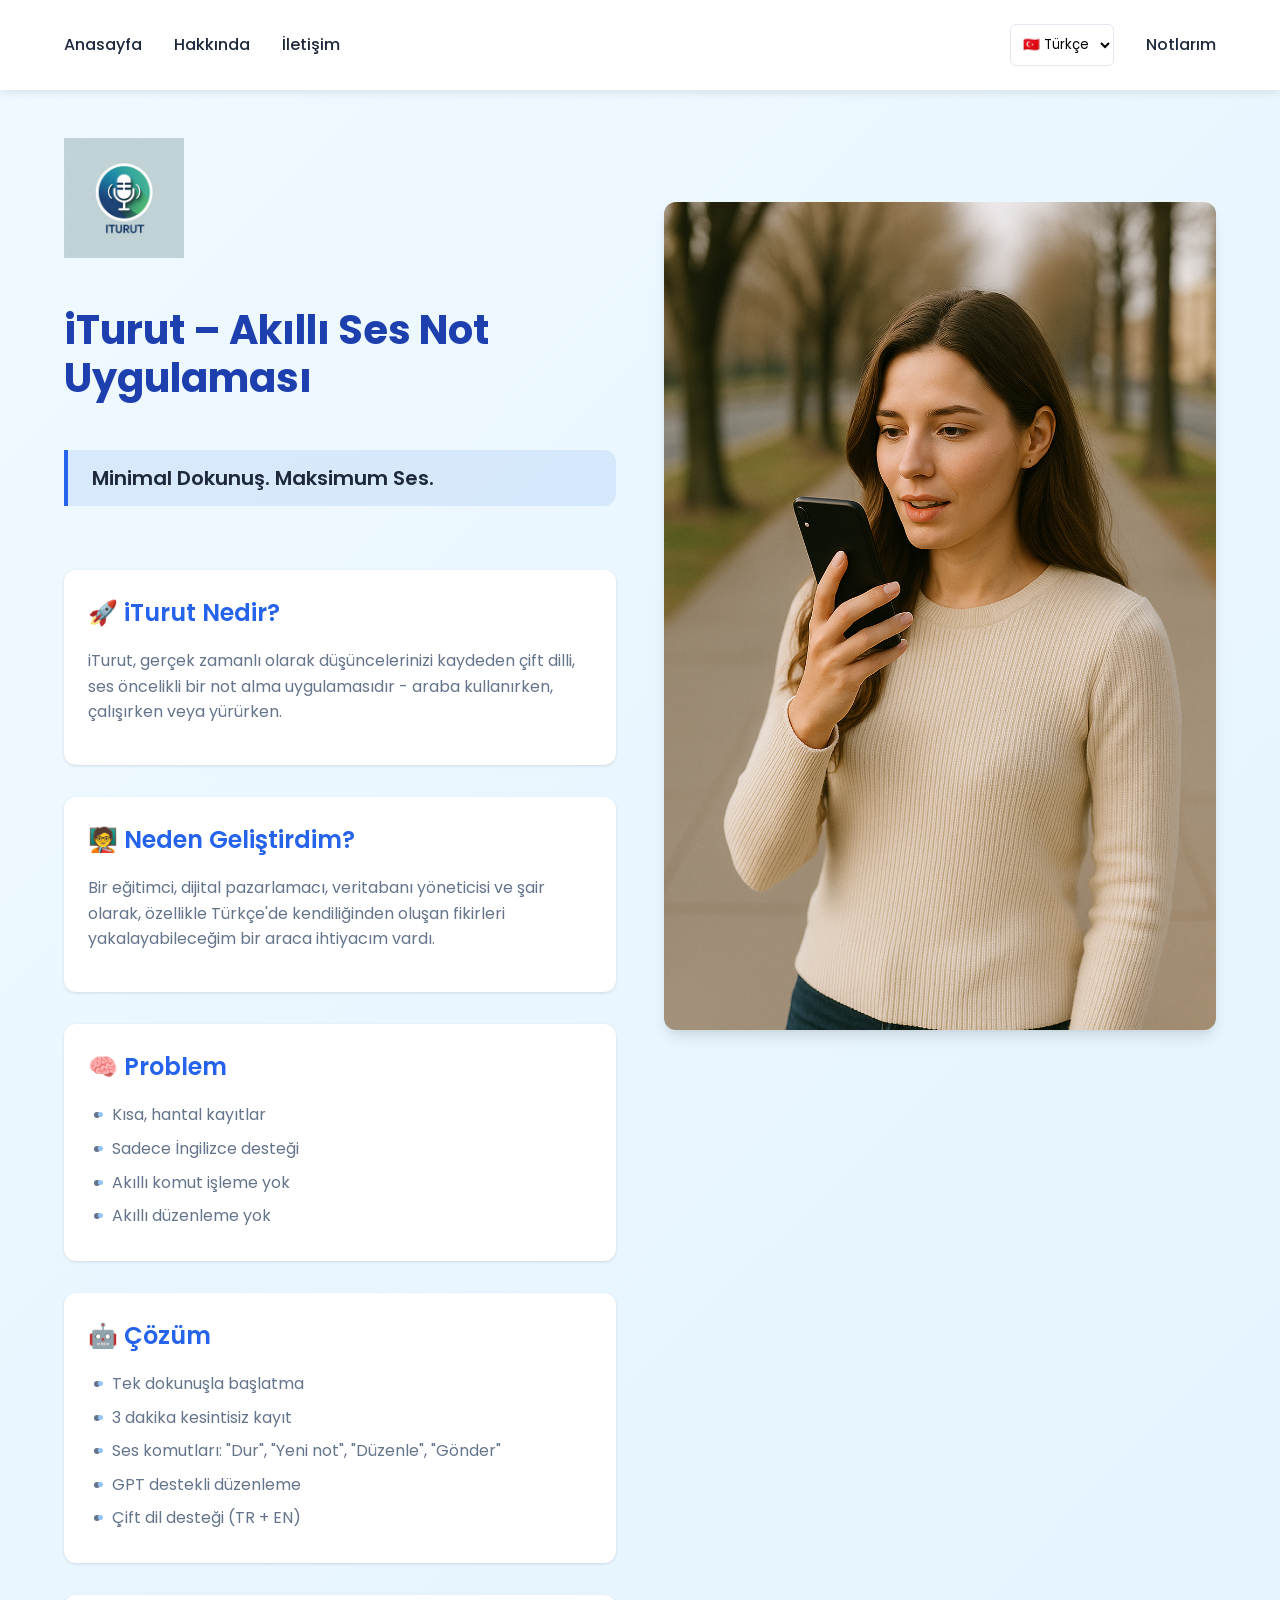
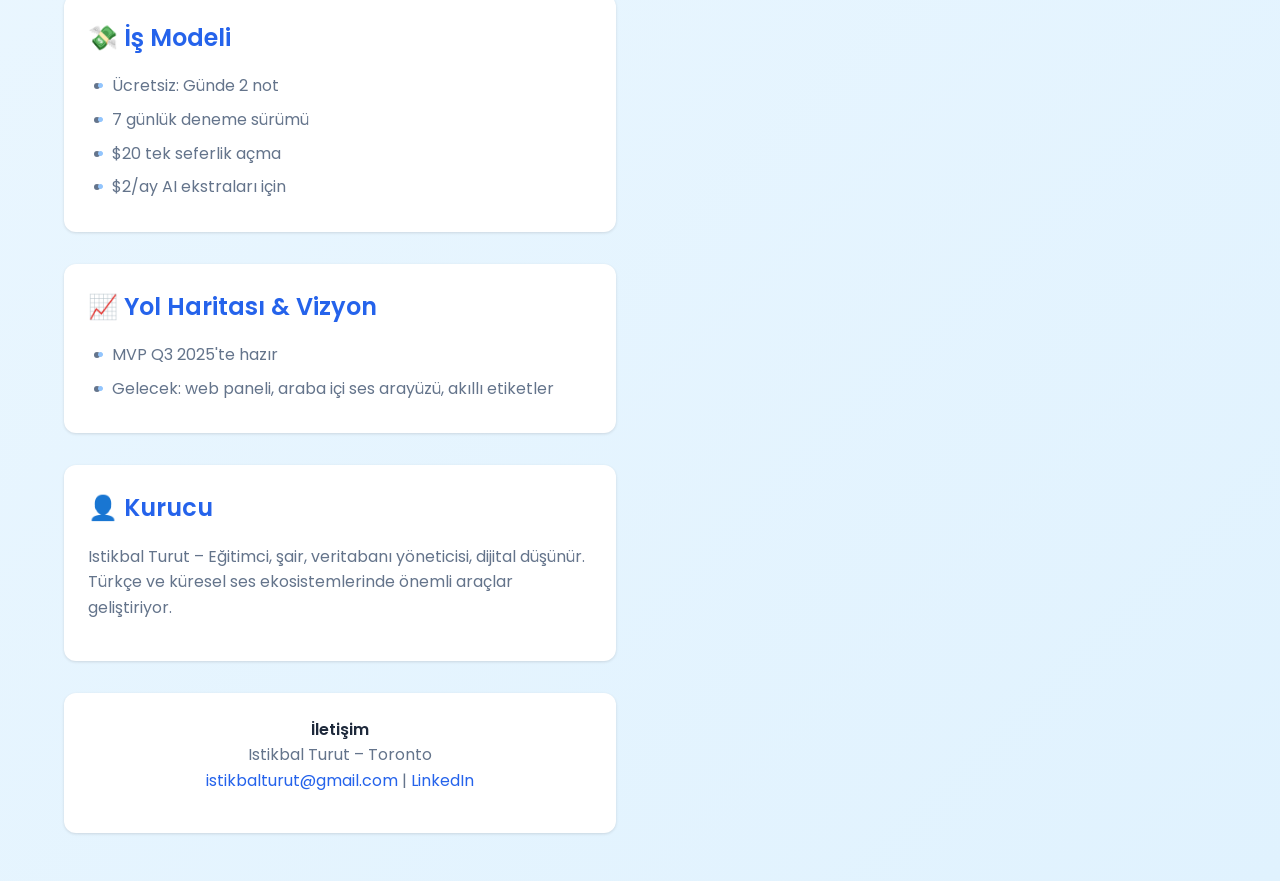
==== public/index.html @ b8a137e8 "initial commit" ====
<!DOCTYPE html>
<html lang="tr">
<head>
  <meta charset="UTF-8">
  <meta name="viewport" content="width=device-width, initial-scale=1.0">
  <title>iTurut – Akıllı Ses Notları</title>
  <link rel="stylesheet" href="css/style.css">
  <script src="js/language.js" defer></script>
</head>
<body>
  <!-- NAVIGATION -->
  <nav class="navbar">
    <div class="nav-left">
      <a href="index.html">Anasayfa</a>
      <a href="about.html">Hakkında</a>
      <a href="contact.html">İletişim</a>
    </div>
    <div class="nav-right">
      <select id="languageSelector" onchange="changeLanguage()">
        <option value="tr">🇹🇷 Türkçe</option>
        <option value="en">🇬🇧 English</option>
      </select>
      <a href="login.html">Notlarım</a>
    </div>
  </nav>

  <!-- CONTENT -->
  <main class="main-container">
    <div class="text-content">
      <img class="logo" src="images/logo.png" alt="iTurut Logo">

      <h1>iTurut – Akıllı Ses Not Uygulaması</h1>
      <p class="tagline"><strong>Minimal Dokunuş. Maksimum Ses.</strong></p>

      <section>
        <h2>🚀 iTurut Nedir?</h2>
        <p>iTurut, gerçek zamanlı olarak düşüncelerinizi kaydeden çift dilli, ses öncelikli bir not alma uygulamasıdır - araba kullanırken, çalışırken veya yürürken.</p>
      </section>

      <section>
        <h2>🧑‍🏫 Neden Geliştirdim?</h2>
        <p>Bir eğitimci, dijital pazarlamacı, veritabanı yöneticisi ve şair olarak, özellikle Türkçe'de kendiliğinden oluşan fikirleri yakalayabileceğim bir araca ihtiyacım vardı.</p>
      </section>

      <section>
        <h2>🧠 Problem</h2>
        <ul>
          <li>Kısa, hantal kayıtlar</li>
          <li>Sadece İngilizce desteği</li>
          <li>Akıllı komut işleme yok</li>
          <li>Akıllı düzenleme yok</li>
        </ul>
      </section>

      <section>
        <h2>🤖 Çözüm</h2>
        <ul>
          <li>Tek dokunuşla başlatma</li>
          <li>3 dakika kesintisiz kayıt</li>
          <li>Ses komutları: "Dur", "Yeni not", "Düzenle", "Gönder"</li>
          <li>GPT destekli düzenleme</li>
          <li>Çift dil desteği (TR + EN)</li>
        </ul>
      </section>

      <section>
        <h2>💸 İş Modeli</h2>
        <ul>
          <li>Ücretsiz: Günde 2 not</li>
          <li>7 günlük deneme sürümü</li>
          <li>$20 tek seferlik açma</li>
          <li>$2/ay AI ekstraları için</li>
        </ul>
      </section>

      <section>
        <h2>📈 Yol Haritası & Vizyon</h2>
        <ul>
          <li>MVP Q3 2025'te hazır</li>
          <li>Gelecek: web paneli, araba içi ses arayüzü, akıllı etiketler</li>
        </ul>
      </section>

      <section>
        <h2>👤 Kurucu</h2>
        <p>Istikbal Turut – Eğitimci, şair, veritabanı yöneticisi, dijital düşünür. Türkçe ve küresel ses ekosistemlerinde önemli araçlar geliştiriyor.</p>
      </section>

      <footer class="contact">
        <p><strong>İletişim</strong><br>
        Istikbal Turut – Toronto<br>
        <a href="mailto:istikbalturut@gmail.com">istikbalturut@gmail.com</a> |
        <a href="https://www.linkedin.com/in/istikbalturut/">LinkedIn</a></p>
      </footer>
    </div>

    <div class="image-content">
      <img src="images/kiz.png" alt="Hero Image" class="hero-image">
    </div>
  </main>
</body>
</html>
---- public/css/style.css ----
/* Google Fonts */
@import url('https://fonts.googleapis.com/css2?family=Poppins:wght@300;400;500;600;700&display=swap');
/* Google Fonts */
@import url('https://fonts.googleapis.com/css2?family=Poppins:wght@300;400;500;600;700&display=swap');

/* Variables */
:root {
  --primary-blue: #2563eb;
  --secondary-blue: #3b82f6;
  --light-blue: #93c5fd;
  --dark-blue: #1e40af;
  --bg-gradient: linear-gradient(135deg, #f0f9ff 0%, #e0f2fe 100%);
  --text-dark: #1e293b;
  --text-light: #64748b;
  --white: #ffffff;
  --shadow-sm: 0 1px 3px rgba(0,0,0,0.12);
  --shadow-md: 0 4px 6px rgba(0,0,0,0.1);
  --radius: 12px;
}

/* Base Styles */
* {
  margin: 0;
  padding: 0;
  box-sizing: border-box;
}

body {
  font-family: 'Poppins', sans-serif;
  color: var(--text-dark);
  background: var(--bg-gradient);
  line-height: 1.6;
  min-height: 100vh;
}

/* Navigation */
.navbar {
  display: flex;
  justify-content: space-between;
  align-items: center;
  padding: 1.5rem 5%;
  background-color: var(--white);
  box-shadow: var(--shadow-sm);
  position: sticky;
  top: 0;
  z-index: 100;
}

.nav-left, .nav-right {
  display: flex;
  gap: 2rem;
}

.navbar a {
  text-decoration: none;
  color: var(--text-dark);
  font-weight: 500;
  transition: all 0.3s ease;
  position: relative;
  padding: 0.5rem 0;
}

.navbar a:hover {
  color: var(--primary-blue);
}

.navbar a::after {
  content: '';
  position: absolute;
  bottom: 0;
  left: 0;
  width: 0;
  height: 2px;
  background-color: var(--primary-blue);
  transition: width 0.3s ease;
}

.navbar a:hover::after {
  width: 100%;
}

/* Main Container */
.main-container {
  display: grid;
  grid-template-columns: 1fr 1fr;
  gap: 3rem;
  padding: 3rem 5%;
  max-width: 1400px;
  margin: 0 auto;
}

.text-content {
  display: flex;
  flex-direction: column;
  gap: 2rem;
}

.image-content {
  display: flex;
  align-items: flex-start; /* Eskisi: center -> Artık: flex-start */
  justify-content: center;
  padding-top: 4rem; /* Üstten boşluk ekledik */
}
/* Logo */
.logo {
  width: 120px;
  height: auto;
  margin-bottom: 1rem;
}

/* Typography */
h1 {
  font-size: 2.5rem;
  font-weight: 700;
  color: var(--dark-blue);
  margin-bottom: 1rem;
  line-height: 1.2;
}

h2 {
  font-size: 1.5rem;
  font-weight: 600;
  color: var(--primary-blue);
  margin-bottom: 1rem;
  display: flex;
  align-items: center;
  gap: 0.5rem;
}

p {
  color: var(--text-light);
  margin-bottom: 1rem;
}

strong {
  color: var(--text-dark);
  font-weight: 600;
}

/* Sections */
section {
  background: var(--white);
  padding: 1.5rem;
  border-radius: var(--radius);
  box-shadow: var(--shadow-sm);
  transition: transform 0.3s ease, box-shadow 0.3s ease;
}

section:hover {
  transform: translateY(-5px);
  box-shadow: var(--shadow-md);
}

ul {
  padding-left: 1.5rem;
  color: var(--text-light);
}

li {
  margin-bottom: 0.5rem;
  position: relative;
}

li::before {
  content: '•';
  color: var(--light-blue);
  font-weight: bold;
  display: inline-block;
  width: 1em;
  margin-left: -1em;
}

/* Hero Image */
.hero-image {
  max-width: 100%;
  height: auto;
  border-radius: var(--radius);
  box-shadow: 0 10px 15px -3px rgba(0,0,0,0.1), 0 4px 6px -2px rgba(0,0,0,0.05);
  transition: transform 0.3s ease;
}

.hero-image:hover {
  transform: scale(1.02);
}

/* Contact Footer */
.contact {
  background-color: var(--white);
  padding: 1.5rem;
  border-radius: var(--radius);
  box-shadow: var(--shadow-sm);
  text-align: center;
}

.contact a {
  color: var(--primary-blue);
  text-decoration: none;
  transition: all 0.3s ease;
}

.contact a:hover {
  text-decoration: underline;
}

/* Tagline */
.tagline {
  font-size: 1.25rem;
  color: var(--secondary-blue);
  font-weight: 500;
  margin-bottom: 2rem;
  padding: 0.75rem 1.5rem;
  background-color: rgba(37, 99, 235, 0.1);
  border-left: 4px solid var(--primary-blue);
  border-radius: 0 var(--radius) var(--radius) 0;
}

/* Responsive */
@media (max-width: 1024px) {
  .main-container {
    grid-template-columns: 1fr;
  }
  
  .image-content {
    order: -1;
  }
  
  .hero-image {
    max-width: 80%;
  }
}

@media (max-width: 768px) {
  .navbar {
    flex-direction: column;
    gap: 1rem;
    padding: 1rem;
  }
  
  .nav-left, .nav-right {
    width: 100%;
    justify-content: center;
    gap: 1rem;
  }
  
  h1 {
    font-size: 2rem;
  }
}
/* style.css'e ekleyecekleriniz */
body {
  font-family: 'Poppins', sans-serif;
  background: linear-gradient(135deg, #f0f9ff 0%, #e0f2fe 100%);
  min-height: 100vh;
  margin: 0;
  display: flex;
  flex-direction: column;
}

.navbar {
  background-color: #ffffff;
  padding: 1.5rem 5%;
  box-shadow: 0 2px 10px rgba(0,0,0,0.1);
}

.nav-left {
  display: flex;
  gap: 2rem;
}

.navbar a {
  text-decoration: none;
  color: #1e293b;
  font-weight: 500;
  transition: color 0.3s;
}

.navbar a:hover {
  color: #2563eb;
}

.login-container {
  max-width: 400px;
  width: 90%;
  margin: auto;
  padding: 2.5rem;
  background: white;
  border-radius: 16px;
  box-shadow: 0 10px 25px rgba(0,0,0,0.08);
  text-align: center;
}

.login-container h2 {
  color: #1e40af;
  margin-bottom: 1.5rem;
  font-size: 1.8rem;
}

#loginForm {
  display: flex;
  flex-direction: column;
  gap: 1.2rem;
}

#loginForm input {
  padding: 0.8rem 1rem;
  border: 1px solid #e2e8f0;
  border-radius: 8px;
  font-size: 1rem;
  transition: border-color 0.3s;
}

#loginForm input:focus {
  outline: none;
  border-color: #2563eb;
}

#loginForm button {
  background-color: #2563eb;
  color: white;
  border: none;
  padding: 0.8rem;
  border-radius: 8px;
  font-size: 1rem;
  font-weight: 500;
  cursor: pointer;
  transition: background-color 0.3s;
}

#loginForm button:hover {
  background-color: #1e40af;
}

#error-message {
  margin-top: 1rem;
  color: #ef4444 !important;
  font-size: 0.9rem;
}

/* Responsive Düzen */
@media (max-width: 480px) {
  .login-container {
    padding: 1.5rem;
    width: 85%;
  }
  
  .navbar {
    padding: 1rem;
  }
  
  .nav-left {
    gap: 1rem;
    justify-content: center;
  }
}
/* Dil Seçici Stili */
#languageSelector {
  padding: 0.5rem;
  border-radius: 6px;
  border: 1px solid #e2e8f0;
  background: white;
  font-family: 'Poppins', sans-serif;
  cursor: pointer;
  transition: all 0.3s;
}

#languageSelector:hover {
  border-color: #2563eb;
}

#languageSelector:focus {
  outline: none;
  box-shadow: 0 0 0 2px #bfdbfe;
}
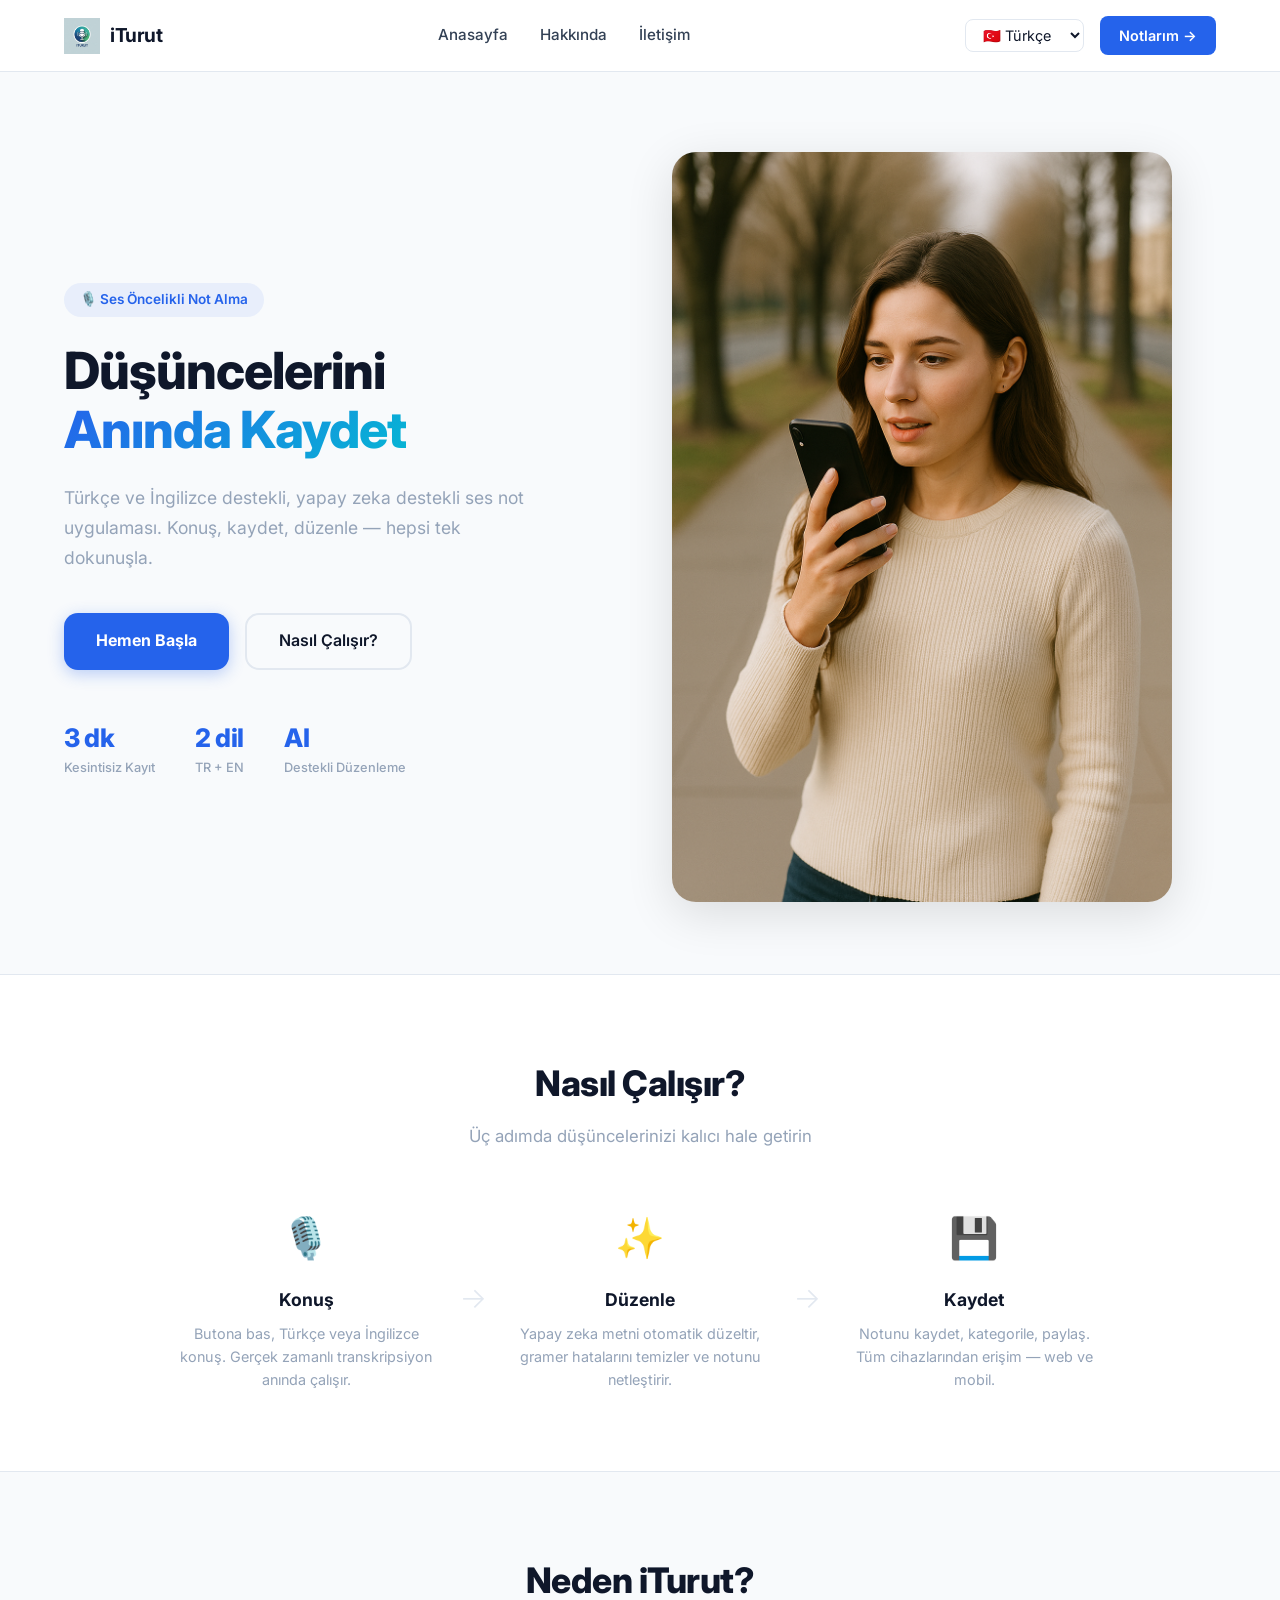
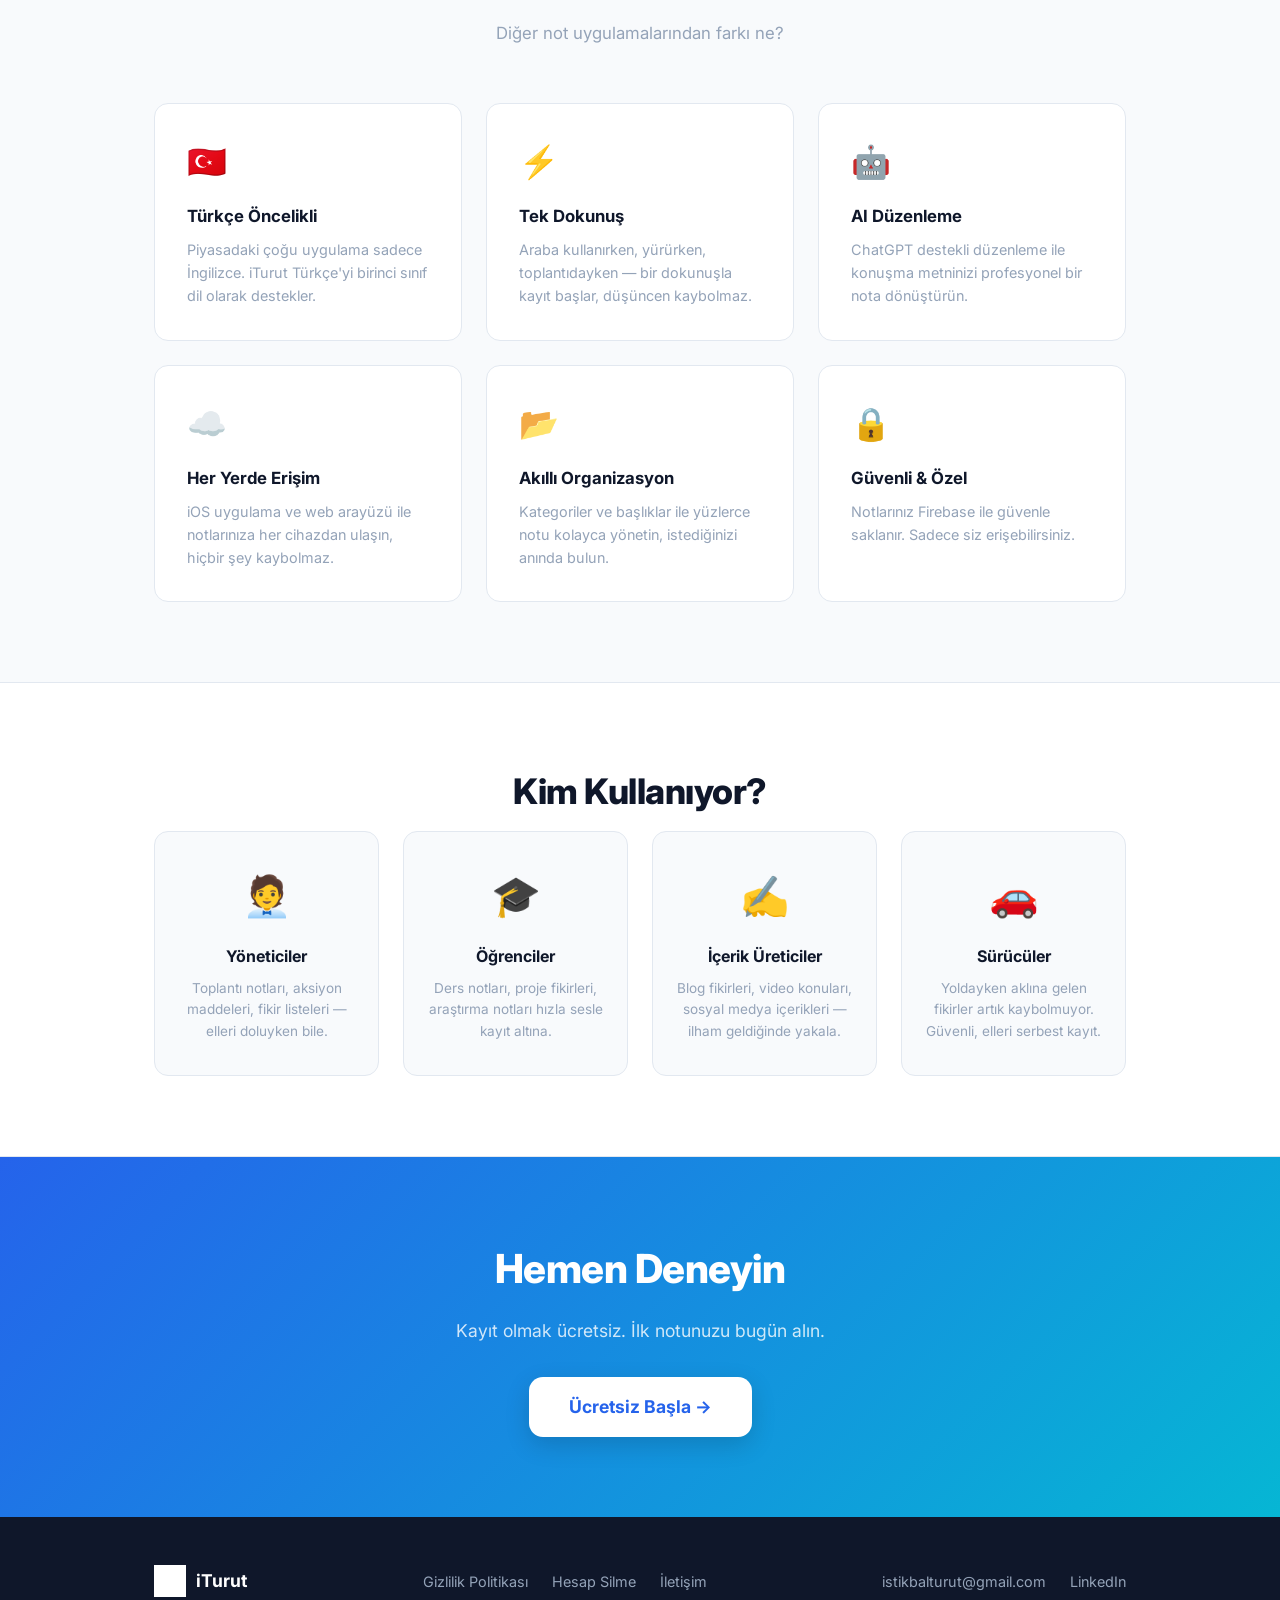
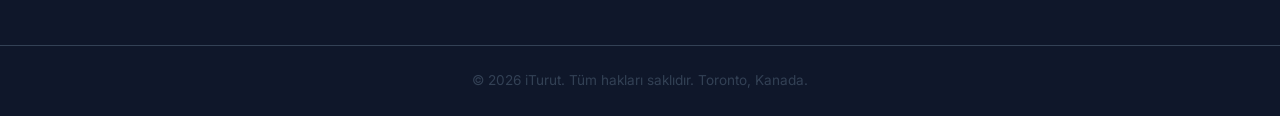
==== commit 5e90f99d: "redesign: modern homepage TR+EN" ====
--- a/public/index.html
+++ b/public/index.html
@@ -3,14 +3,20 @@
 <head>
   <meta charset="UTF-8">
   <meta name="viewport" content="width=device-width, initial-scale=1.0">
-  <title>iTurut – Akıllı Ses Notları</title>
+  <title>iTurut – Akıllı Ses Not Uygulaması</title>
   <link rel="stylesheet" href="css/style.css">
+  <link href="https://fonts.googleapis.com/css2?family=Inter:wght@300;400;500;600;700;800&display=swap" rel="stylesheet">
   <script src="js/language.js" defer></script>
 </head>
 <body>
+
   <!-- NAVIGATION -->
   <nav class="navbar">
-    <div class="nav-left">
+    <div class="nav-brand">
+      <img src="images/logo.png" alt="iTurut" class="nav-logo">
+      <span class="nav-name">iTurut</span>
+    </div>
+    <div class="nav-links">
       <a href="index.html">Anasayfa</a>
       <a href="about.html">Hakkında</a>
       <a href="contact.html">İletişim</a>
@@ -20,83 +26,166 @@
         <option value="tr">🇹🇷 Türkçe</option>
         <option value="en">🇬🇧 English</option>
       </select>
-      <a href="login.html">Notlarım</a>
+      <a href="login.html" class="btn-nav">Notlarım →</a>
     </div>
   </nav>
 
-  <!-- CONTENT -->
-  <main class="main-container">
-    <div class="text-content">
-      <img class="logo" src="images/logo.png" alt="iTurut Logo">
+  <!-- HERO -->
+  <section class="hero">
+    <div class="hero-text">
+      <div class="badge">🎙️ Ses Öncelikli Not Alma</div>
+      <h1>Düşüncelerini<br><span class="highlight">Anında Kaydet</span></h1>
+      <p class="hero-sub">Türkçe ve İngilizce destekli, yapay zeka destekli ses not uygulaması. Konuş, kaydet, düzenle — hepsi tek dokunuşla.</p>
+      <div class="hero-actions">
+        <a href="login.html" class="btn-primary">Hemen Başla</a>
+        <a href="#nasil-calisir" class="btn-secondary">Nasıl Çalışır?</a>
+      </div>
+      <div class="hero-stats">
+        <div class="stat">
+          <span class="stat-num">3 dk</span>
+          <span class="stat-label">Kesintisiz Kayıt</span>
+        </div>
+        <div class="stat">
+          <span class="stat-num">2 dil</span>
+          <span class="stat-label">TR + EN</span>
+        </div>
+        <div class="stat">
+          <span class="stat-num">AI</span>
+          <span class="stat-label">Destekli Düzenleme</span>
+        </div>
+      </div>
+    </div>
+    <div class="hero-image">
+      <img src="images/kiz.png" alt="iTurut Kullanımı">
+    </div>
+  </section>
 
-      <h1>iTurut – Akıllı Ses Not Uygulaması</h1>
-      <p class="tagline"><strong>Minimal Dokunuş. Maksimum Ses.</strong></p>
+  <!-- NASIL ÇALIŞIR -->
+  <section class="how-it-works" id="nasil-calisir">
+    <div class="section-inner">
+      <h2 class="section-title">Nasıl Çalışır?</h2>
+      <p class="section-sub">Üç adımda düşüncelerinizi kalıcı hale getirin</p>
+      <div class="steps">
+        <div class="step">
+          <div class="step-icon">🎙️</div>
+          <h3>Konuş</h3>
+          <p>Butona bas, Türkçe veya İngilizce konuş. Gerçek zamanlı transkripsiyon anında çalışır.</p>
+        </div>
+        <div class="step-arrow">→</div>
+        <div class="step">
+          <div class="step-icon">✨</div>
+          <h3>Düzenle</h3>
+          <p>Yapay zeka metni otomatik düzeltir, gramer hatalarını temizler ve notunu netleştirir.</p>
+        </div>
+        <div class="step-arrow">→</div>
+        <div class="step">
+          <div class="step-icon">💾</div>
+          <h3>Kaydet</h3>
+          <p>Notunu kaydet, kategorile, paylaş. Tüm cihazlarından erişim — web ve mobil.</p>
+        </div>
+      </div>
+    </div>
+  </section>
 
-      <section>
-        <h2>🚀 iTurut Nedir?</h2>
-        <p>iTurut, gerçek zamanlı olarak düşüncelerinizi kaydeden çift dilli, ses öncelikli bir not alma uygulamasıdır - araba kullanırken, çalışırken veya yürürken.</p>
-      </section>
+  <!-- ÖZELLİKLER -->
+  <section class="features">
+    <div class="section-inner">
+      <h2 class="section-title">Neden iTurut?</h2>
+      <p class="section-sub">Diğer not uygulamalarından farkı ne?</p>
+      <div class="feature-grid">
+        <div class="feature-card">
+          <div class="feature-icon">🇹🇷</div>
+          <h3>Türkçe Öncelikli</h3>
+          <p>Piyasadaki çoğu uygulama sadece İngilizce. iTurut Türkçe'yi birinci sınıf dil olarak destekler.</p>
+        </div>
+        <div class="feature-card">
+          <div class="feature-icon">⚡</div>
+          <h3>Tek Dokunuş</h3>
+          <p>Araba kullanırken, yürürken, toplantıdayken — bir dokunuşla kayıt başlar, düşüncen kaybolmaz.</p>
+        </div>
+        <div class="feature-card">
+          <div class="feature-icon">🤖</div>
+          <h3>AI Düzenleme</h3>
+          <p>ChatGPT destekli düzenleme ile konuşma metninizi profesyonel bir nota dönüştürün.</p>
+        </div>
+        <div class="feature-card">
+          <div class="feature-icon">☁️</div>
+          <h3>Her Yerde Erişim</h3>
+          <p>iOS uygulama ve web arayüzü ile notlarınıza her cihazdan ulaşın, hiçbir şey kaybolmaz.</p>
+        </div>
+        <div class="feature-card">
+          <div class="feature-icon">📂</div>
+          <h3>Akıllı Organizasyon</h3>
+          <p>Kategoriler ve başlıklar ile yüzlerce notu kolayca yönetin, istediğinizi anında bulun.</p>
+        </div>
+        <div class="feature-card">
+          <div class="feature-icon">🔒</div>
+          <h3>Güvenli & Özel</h3>
+          <p>Notlarınız Firebase ile güvenle saklanır. Sadece siz erişebilirsiniz.</p>
+        </div>
+      </div>
+    </div>
+  </section>
 
-      <section>
-        <h2>🧑‍🏫 Neden Geliştirdim?</h2>
-        <p>Bir eğitimci, dijital pazarlamacı, veritabanı yöneticisi ve şair olarak, özellikle Türkçe'de kendiliğinden oluşan fikirleri yakalayabileceğim bir araca ihtiyacım vardı.</p>
-      </section>
+  <!-- KİM İÇİN -->
+  <section class="for-who">
+    <div class="section-inner">
+      <h2 class="section-title">Kim Kullanıyor?</h2>
+      <div class="persona-grid">
+        <div class="persona">
+          <div class="persona-icon">🧑‍💼</div>
+          <h3>Yöneticiler</h3>
+          <p>Toplantı notları, aksiyon maddeleri, fikir listeleri — elleri doluyken bile.</p>
+        </div>
+        <div class="persona">
+          <div class="persona-icon">🎓</div>
+          <h3>Öğrenciler</h3>
+          <p>Ders notları, proje fikirleri, araştırma notları hızla sesle kayıt altına.</p>
+        </div>
+        <div class="persona">
+          <div class="persona-icon">✍️</div>
+          <h3>İçerik Üreticiler</h3>
+          <p>Blog fikirleri, video konuları, sosyal medya içerikleri — ilham geldiğinde yakala.</p>
+        </div>
+        <div class="persona">
+          <div class="persona-icon">🚗</div>
+          <h3>Sürücüler</h3>
+          <p>Yoldayken aklına gelen fikirler artık kaybolmuyor. Güvenli, elleri serbest kayıt.</p>
+        </div>
+      </div>
+    </div>
+  </section>
 
-      <section>
-        <h2>🧠 Problem</h2>
-        <ul>
-          <li>Kısa, hantal kayıtlar</li>
-          <li>Sadece İngilizce desteği</li>
-          <li>Akıllı komut işleme yok</li>
-          <li>Akıllı düzenleme yok</li>
-        </ul>
-      </section>
+  <!-- CTA -->
+  <section class="cta">
+    <div class="section-inner">
+      <h2>Hemen Deneyin</h2>
+      <p>Kayıt olmak ücretsiz. İlk notunuzu bugün alın.</p>
+      <a href="login.html" class="btn-primary btn-large">Ücretsiz Başla →</a>
+    </div>
+  </section>
 
-      <section>
-        <h2>🤖 Çözüm</h2>
-        <ul>
-          <li>Tek dokunuşla başlatma</li>
-          <li>3 dakika kesintisiz kayıt</li>
-          <li>Ses komutları: "Dur", "Yeni not", "Düzenle", "Gönder"</li>
-          <li>GPT destekli düzenleme</li>
-          <li>Çift dil desteği (TR + EN)</li>
-        </ul>
-      </section>
+  <!-- FOOTER -->
+  <footer class="footer">
+    <div class="footer-inner">
+      <div class="footer-brand">
+        <img src="images/logo.png" alt="iTurut" class="footer-logo">
+        <span>iTurut</span>
+      </div>
+      <div class="footer-links">
+        <a href="privacy-policy.html">Gizlilik Politikası</a>
+        <a href="account-deletion.html">Hesap Silme</a>
+        <a href="contact.html">İletişim</a>
+      </div>
+      <div class="footer-contact">
+        <a href="mailto:istikbalturut@gmail.com">istikbalturut@gmail.com</a>
+        <a href="https://www.linkedin.com/in/istikbalturut/" target="_blank">LinkedIn</a>
+      </div>
+    </div>
+    <div class="footer-bottom">
+      <p>© 2026 iTurut. Tüm hakları saklıdır. Toronto, Kanada.</p>
+    </div>
+  </footer>
 
-      <section>
-        <h2>💸 İş Modeli</h2>
-        <ul>
-          <li>Ücretsiz: Günde 2 not</li>
-          <li>7 günlük deneme sürümü</li>
-          <li>$20 tek seferlik açma</li>
-          <li>$2/ay AI ekstraları için</li>
-        </ul>
-      </section>
-
-      <section>
-        <h2>📈 Yol Haritası & Vizyon</h2>
-        <ul>
-          <li>MVP Q3 2025'te hazır</li>
-          <li>Gelecek: web paneli, araba içi ses arayüzü, akıllı etiketler</li>
-        </ul>
-      </section>
-
-      <section>
-        <h2>👤 Kurucu</h2>
-        <p>Istikbal Turut – Eğitimci, şair, veritabanı yöneticisi, dijital düşünür. Türkçe ve küresel ses ekosistemlerinde önemli araçlar geliştiriyor.</p>
-      </section>
-
-      <footer class="contact">
-        <p><strong>İletişim</strong><br>
-        Istikbal Turut – Toronto<br>
-        <a href="mailto:istikbalturut@gmail.com">istikbalturut@gmail.com</a> |
-        <a href="https://www.linkedin.com/in/istikbalturut/">LinkedIn</a></p>
-      </footer>
-    </div>
-
-    <div class="image-content">
-      <img src="images/kiz.png" alt="Hero Image" class="hero-image">
-    </div>
-  </main>
 </body>
 </html>
--- a/public/css/style.css
+++ b/public/css/style.css
@@ -1,373 +1,609 @@
-/* Google Fonts */
-@import url('https://fonts.googleapis.com/css2?family=Poppins:wght@300;400;500;600;700&display=swap');
-/* Google Fonts */
-@import url('https://fonts.googleapis.com/css2?family=Poppins:wght@300;400;500;600;700&display=swap');
-
-/* Variables */
+@import url('https://fonts.googleapis.com/css2?family=Inter:wght@300;400;500;600;700;800&display=swap');
+
 :root {
-  --primary-blue: #2563eb;
-  --secondary-blue: #3b82f6;
-  --light-blue: #93c5fd;
-  --dark-blue: #1e40af;
-  --bg-gradient: linear-gradient(135deg, #f0f9ff 0%, #e0f2fe 100%);
-  --text-dark: #1e293b;
-  --text-light: #64748b;
-  --white: #ffffff;
-  --shadow-sm: 0 1px 3px rgba(0,0,0,0.12);
-  --shadow-md: 0 4px 6px rgba(0,0,0,0.1);
-  --radius: 12px;
-}
-
-/* Base Styles */
-* {
-  margin: 0;
-  padding: 0;
-  box-sizing: border-box;
-}
+  --primary:    #2563eb;
+  --primary-dk: #1d4ed8;
+  --accent:     #06b6d4;
+  --dark:       #0f172a;
+  --dark-mid:   #1e293b;
+  --mid:        #334155;
+  --light:      #94a3b8;
+  --lighter:    #e2e8f0;
+  --white:      #ffffff;
+  --bg:         #f8fafc;
+  --radius:     14px;
+  --radius-lg:  24px;
+  --shadow:     0 4px 24px rgba(0,0,0,0.08);
+  --shadow-lg:  0 12px 48px rgba(0,0,0,0.12);
+}
+
+* { margin:0; padding:0; box-sizing:border-box; }
 
 body {
-  font-family: 'Poppins', sans-serif;
-  color: var(--text-dark);
-  background: var(--bg-gradient);
+  font-family: 'Inter', -apple-system, BlinkMacSystemFont, sans-serif;
+  color: var(--dark);
+  background: var(--bg);
   line-height: 1.6;
-  min-height: 100vh;
-}
-
-/* Navigation */
+}
+
+/* ── NAVBAR ── */
 .navbar {
   display: flex;
+  align-items: center;
   justify-content: space-between;
-  align-items: center;
-  padding: 1.5rem 5%;
-  background-color: var(--white);
-  box-shadow: var(--shadow-sm);
+  padding: 1rem 5%;
+  background: var(--white);
+  border-bottom: 1px solid var(--lighter);
   position: sticky;
   top: 0;
   z-index: 100;
-}
-
-.nav-left, .nav-right {
-  display: flex;
   gap: 2rem;
 }
 
-.navbar a {
+.nav-brand {
+  display: flex;
+  align-items: center;
+  gap: 10px;
   text-decoration: none;
-  color: var(--text-dark);
+}
+
+.nav-logo {
+  width: 36px;
+  height: 36px;
+  object-fit: contain;
+}
+
+.nav-name {
+  font-size: 1.2rem;
+  font-weight: 700;
+  color: var(--dark);
+  letter-spacing: -0.5px;
+}
+
+.nav-links {
+  display: flex;
+  gap: 2rem;
+}
+
+.nav-links a {
+  text-decoration: none;
+  color: var(--mid);
   font-weight: 500;
-  transition: all 0.3s ease;
-  position: relative;
-  padding: 0.5rem 0;
-}
-
-.navbar a:hover {
-  color: var(--primary-blue);
-}
-
-.navbar a::after {
-  content: '';
-  position: absolute;
-  bottom: 0;
-  left: 0;
-  width: 0;
-  height: 2px;
-  background-color: var(--primary-blue);
-  transition: width 0.3s ease;
-}
-
-.navbar a:hover::after {
-  width: 100%;
-}
-
-/* Main Container */
-.main-container {
+  font-size: 0.95rem;
+  transition: color 0.2s;
+}
+
+.nav-links a:hover { color: var(--primary); }
+
+.nav-right {
+  display: flex;
+  align-items: center;
+  gap: 1rem;
+}
+
+#languageSelector {
+  padding: 0.4rem 0.8rem;
+  border: 1px solid var(--lighter);
+  border-radius: 8px;
+  background: var(--white);
+  font-family: inherit;
+  font-size: 0.9rem;
+  cursor: pointer;
+  color: var(--dark);
+}
+
+.btn-nav {
+  display: inline-flex;
+  align-items: center;
+  padding: 0.5rem 1.2rem;
+  background: var(--primary);
+  color: var(--white);
+  text-decoration: none;
+  border-radius: 8px;
+  font-weight: 600;
+  font-size: 0.9rem;
+  transition: background 0.2s;
+}
+
+.btn-nav:hover { background: var(--primary-dk); }
+
+/* ── HERO ── */
+.hero {
   display: grid;
   grid-template-columns: 1fr 1fr;
-  gap: 3rem;
+  gap: 4rem;
+  padding: 5rem 5% 4rem;
+  max-width: 1300px;
+  margin: 0 auto;
+  align-items: center;
+}
+
+.badge {
+  display: inline-flex;
+  align-items: center;
+  gap: 6px;
+  padding: 0.4rem 1rem;
+  background: rgba(37,99,235,0.08);
+  color: var(--primary);
+  border-radius: 99px;
+  font-size: 0.85rem;
+  font-weight: 600;
+  margin-bottom: 1.5rem;
+}
+
+.hero-text h1 {
+  font-size: 3.2rem;
+  font-weight: 800;
+  line-height: 1.15;
+  letter-spacing: -1px;
+  color: var(--dark);
+  margin-bottom: 1.5rem;
+}
+
+.highlight {
+  background: linear-gradient(135deg, var(--primary), var(--accent));
+  -webkit-background-clip: text;
+  -webkit-text-fill-color: transparent;
+  background-clip: text;
+}
+
+.hero-sub {
+  font-size: 1.1rem;
+  color: var(--light);
+  margin-bottom: 2.5rem;
+  max-width: 480px;
+  line-height: 1.7;
+}
+
+.hero-actions {
+  display: flex;
+  gap: 1rem;
+  margin-bottom: 3rem;
+  flex-wrap: wrap;
+}
+
+.btn-primary {
+  display: inline-flex;
+  align-items: center;
+  padding: 0.85rem 2rem;
+  background: var(--primary);
+  color: var(--white);
+  text-decoration: none;
+  border-radius: var(--radius);
+  font-weight: 700;
+  font-size: 1rem;
+  transition: all 0.2s;
+  box-shadow: 0 4px 16px rgba(37,99,235,0.3);
+}
+
+.btn-primary:hover {
+  background: var(--primary-dk);
+  transform: translateY(-2px);
+  box-shadow: 0 8px 24px rgba(37,99,235,0.35);
+}
+
+.btn-primary.btn-large {
+  padding: 1rem 2.5rem;
+  font-size: 1.1rem;
+}
+
+.btn-secondary {
+  display: inline-flex;
+  align-items: center;
+  padding: 0.85rem 2rem;
+  background: transparent;
+  color: var(--dark);
+  text-decoration: none;
+  border-radius: var(--radius);
+  font-weight: 600;
+  font-size: 1rem;
+  border: 2px solid var(--lighter);
+  transition: all 0.2s;
+}
+
+.btn-secondary:hover {
+  border-color: var(--primary);
+  color: var(--primary);
+}
+
+.hero-stats {
+  display: flex;
+  gap: 2.5rem;
+}
+
+.stat {
+  display: flex;
+  flex-direction: column;
+}
+
+.stat-num {
+  font-size: 1.6rem;
+  font-weight: 800;
+  color: var(--primary);
+  letter-spacing: -0.5px;
+}
+
+.stat-label {
+  font-size: 0.8rem;
+  color: var(--light);
+  font-weight: 500;
+}
+
+.hero-image img {
+  width: 100%;
+  max-width: 500px;
+  border-radius: var(--radius-lg);
+  box-shadow: var(--shadow-lg);
+}
+
+/* ── SECTIONS ── */
+.section-inner {
+  max-width: 1100px;
+  margin: 0 auto;
+  padding: 5rem 5%;
+  text-align: center;
+}
+
+.section-title {
+  font-size: 2.2rem;
+  font-weight: 800;
+  color: var(--dark);
+  margin-bottom: 0.75rem;
+  letter-spacing: -0.5px;
+}
+
+.section-sub {
+  color: var(--light);
+  font-size: 1.05rem;
+  margin-bottom: 3.5rem;
+}
+
+/* ── HOW IT WORKS ── */
+.how-it-works {
+  background: var(--white);
+  border-top: 1px solid var(--lighter);
+  border-bottom: 1px solid var(--lighter);
+}
+
+.steps {
+  display: flex;
+  align-items: center;
+  justify-content: center;
+  gap: 1.5rem;
+  flex-wrap: wrap;
+}
+
+.step {
+  flex: 1;
+  min-width: 200px;
+  max-width: 260px;
+  text-align: center;
+}
+
+.step-icon {
+  font-size: 2.5rem;
+  margin-bottom: 1rem;
+}
+
+.step h3 {
+  font-size: 1.1rem;
+  font-weight: 700;
+  color: var(--dark);
+  margin-bottom: 0.5rem;
+}
+
+.step p {
+  color: var(--light);
+  font-size: 0.9rem;
+  line-height: 1.6;
+}
+
+.step-arrow {
+  font-size: 1.8rem;
+  color: var(--lighter);
+  font-weight: 300;
+}
+
+/* ── FEATURES ── */
+.features { background: var(--bg); }
+
+.feature-grid {
+  display: grid;
+  grid-template-columns: repeat(3, 1fr);
+  gap: 1.5rem;
+  text-align: left;
+}
+
+.feature-card {
+  background: var(--white);
+  border: 1px solid var(--lighter);
+  border-radius: var(--radius);
+  padding: 2rem;
+  transition: all 0.25s;
+}
+
+.feature-card:hover {
+  border-color: var(--primary);
+  box-shadow: var(--shadow);
+  transform: translateY(-4px);
+}
+
+.feature-icon {
+  font-size: 2rem;
+  margin-bottom: 1rem;
+}
+
+.feature-card h3 {
+  font-size: 1.05rem;
+  font-weight: 700;
+  color: var(--dark);
+  margin-bottom: 0.5rem;
+}
+
+.feature-card p {
+  color: var(--light);
+  font-size: 0.9rem;
+  line-height: 1.6;
+}
+
+/* ── FOR WHO ── */
+.for-who {
+  background: var(--white);
+  border-top: 1px solid var(--lighter);
+  border-bottom: 1px solid var(--lighter);
+}
+
+.persona-grid {
+  display: grid;
+  grid-template-columns: repeat(4, 1fr);
+  gap: 1.5rem;
+}
+
+.persona {
+  text-align: center;
+  padding: 2rem 1.5rem;
+  background: var(--bg);
+  border-radius: var(--radius);
+  border: 1px solid var(--lighter);
+  transition: all 0.25s;
+}
+
+.persona:hover {
+  border-color: var(--primary);
+  transform: translateY(-4px);
+}
+
+.persona-icon {
+  font-size: 2.5rem;
+  margin-bottom: 1rem;
+}
+
+.persona h3 {
+  font-size: 1rem;
+  font-weight: 700;
+  color: var(--dark);
+  margin-bottom: 0.5rem;
+}
+
+.persona p {
+  color: var(--light);
+  font-size: 0.85rem;
+  line-height: 1.6;
+}
+
+/* ── CTA ── */
+.cta {
+  background: linear-gradient(135deg, var(--primary), var(--accent));
+}
+
+.cta .section-inner {
+  text-align: center;
+  padding: 5rem 5%;
+}
+
+.cta h2 {
+  font-size: 2.5rem;
+  font-weight: 800;
+  color: var(--white);
+  margin-bottom: 1rem;
+  letter-spacing: -0.5px;
+}
+
+.cta p {
+  color: rgba(255,255,255,0.8);
+  font-size: 1.1rem;
+  margin-bottom: 2rem;
+}
+
+.cta .btn-primary {
+  background: var(--white);
+  color: var(--primary);
+  box-shadow: 0 8px 24px rgba(0,0,0,0.15);
+}
+
+.cta .btn-primary:hover {
+  background: var(--lighter);
+  transform: translateY(-2px);
+}
+
+/* ── FOOTER ── */
+.footer {
+  background: var(--dark);
+  color: var(--light);
+}
+
+.footer-inner {
+  max-width: 1100px;
+  margin: 0 auto;
   padding: 3rem 5%;
-  max-width: 1400px;
-  margin: 0 auto;
-}
-
-.text-content {
+  display: flex;
+  align-items: center;
+  justify-content: space-between;
+  gap: 2rem;
+  flex-wrap: wrap;
+}
+
+.footer-brand {
+  display: flex;
+  align-items: center;
+  gap: 10px;
+  font-weight: 700;
+  color: var(--white);
+  font-size: 1.1rem;
+}
+
+.footer-logo {
+  width: 32px;
+  height: 32px;
+  object-fit: contain;
+  filter: brightness(0) invert(1);
+}
+
+.footer-links, .footer-contact {
+  display: flex;
+  gap: 1.5rem;
+  flex-wrap: wrap;
+}
+
+.footer-links a, .footer-contact a {
+  color: var(--light);
+  text-decoration: none;
+  font-size: 0.9rem;
+  transition: color 0.2s;
+}
+
+.footer-links a:hover, .footer-contact a:hover {
+  color: var(--white);
+}
+
+.footer-bottom {
+  border-top: 1px solid var(--mid);
+  padding: 1.5rem 5%;
+  text-align: center;
+  font-size: 0.85rem;
+  color: var(--mid);
+  max-width: 100%;
+}
+
+/* ── LOGIN PAGE ── */
+.login-page {
+  min-height: 100vh;
   display: flex;
   flex-direction: column;
-  gap: 2rem;
-}
-
-.image-content {
-  display: flex;
-  align-items: flex-start; /* Eskisi: center -> Artık: flex-start */
-  justify-content: center;
-  padding-top: 4rem; /* Üstten boşluk ekledik */
-}
-/* Logo */
-.logo {
-  width: 120px;
-  height: auto;
-  margin-bottom: 1rem;
-}
-
-/* Typography */
-h1 {
-  font-size: 2.5rem;
-  font-weight: 700;
-  color: var(--dark-blue);
-  margin-bottom: 1rem;
-  line-height: 1.2;
-}
-
-h2 {
-  font-size: 1.5rem;
-  font-weight: 600;
-  color: var(--primary-blue);
-  margin-bottom: 1rem;
-  display: flex;
-  align-items: center;
-  gap: 0.5rem;
-}
-
-p {
-  color: var(--text-light);
-  margin-bottom: 1rem;
-}
-
-strong {
-  color: var(--text-dark);
-  font-weight: 600;
-}
-
-/* Sections */
-section {
-  background: var(--white);
-  padding: 1.5rem;
-  border-radius: var(--radius);
-  box-shadow: var(--shadow-sm);
-  transition: transform 0.3s ease, box-shadow 0.3s ease;
-}
-
-section:hover {
-  transform: translateY(-5px);
-  box-shadow: var(--shadow-md);
-}
-
-ul {
-  padding-left: 1.5rem;
-  color: var(--text-light);
-}
-
-li {
-  margin-bottom: 0.5rem;
-  position: relative;
-}
-
-li::before {
-  content: '•';
-  color: var(--light-blue);
-  font-weight: bold;
-  display: inline-block;
-  width: 1em;
-  margin-left: -1em;
-}
-
-/* Hero Image */
-.hero-image {
-  max-width: 100%;
-  height: auto;
-  border-radius: var(--radius);
-  box-shadow: 0 10px 15px -3px rgba(0,0,0,0.1), 0 4px 6px -2px rgba(0,0,0,0.05);
-  transition: transform 0.3s ease;
-}
-
-.hero-image:hover {
-  transform: scale(1.02);
-}
-
-/* Contact Footer */
-.contact {
-  background-color: var(--white);
-  padding: 1.5rem;
-  border-radius: var(--radius);
-  box-shadow: var(--shadow-sm);
-  text-align: center;
-}
-
-.contact a {
-  color: var(--primary-blue);
-  text-decoration: none;
-  transition: all 0.3s ease;
-}
-
-.contact a:hover {
-  text-decoration: underline;
-}
-
-/* Tagline */
-.tagline {
-  font-size: 1.25rem;
-  color: var(--secondary-blue);
-  font-weight: 500;
-  margin-bottom: 2rem;
-  padding: 0.75rem 1.5rem;
-  background-color: rgba(37, 99, 235, 0.1);
-  border-left: 4px solid var(--primary-blue);
-  border-radius: 0 var(--radius) var(--radius) 0;
-}
-
-/* Responsive */
-@media (max-width: 1024px) {
-  .main-container {
-    grid-template-columns: 1fr;
-  }
-  
-  .image-content {
-    order: -1;
-  }
-  
-  .hero-image {
-    max-width: 80%;
-  }
-}
-
-@media (max-width: 768px) {
-  .navbar {
-    flex-direction: column;
-    gap: 1rem;
-    padding: 1rem;
-  }
-  
-  .nav-left, .nav-right {
-    width: 100%;
-    justify-content: center;
-    gap: 1rem;
-  }
-  
-  h1 {
-    font-size: 2rem;
-  }
-}
-/* style.css'e ekleyecekleriniz */
-body {
-  font-family: 'Poppins', sans-serif;
-  background: linear-gradient(135deg, #f0f9ff 0%, #e0f2fe 100%);
-  min-height: 100vh;
-  margin: 0;
-  display: flex;
-  flex-direction: column;
-}
-
-.navbar {
-  background-color: #ffffff;
-  padding: 1.5rem 5%;
-  box-shadow: 0 2px 10px rgba(0,0,0,0.1);
-}
-
-.nav-left {
-  display: flex;
-  gap: 2rem;
-}
-
-.navbar a {
-  text-decoration: none;
-  color: #1e293b;
-  font-weight: 500;
-  transition: color 0.3s;
-}
-
-.navbar a:hover {
-  color: #2563eb;
+  background: var(--bg);
 }
 
 .login-container {
-  max-width: 400px;
+  max-width: 420px;
   width: 90%;
   margin: auto;
   padding: 2.5rem;
-  background: white;
-  border-radius: 16px;
-  box-shadow: 0 10px 25px rgba(0,0,0,0.08);
+  background: var(--white);
+  border-radius: var(--radius-lg);
+  box-shadow: var(--shadow-lg);
+  border: 1px solid var(--lighter);
+}
+
+.login-container h2 {
+  color: var(--dark);
+  margin-bottom: 1.5rem;
+  font-size: 1.6rem;
+  font-weight: 700;
   text-align: center;
 }
 
-.login-container h2 {
-  color: #1e40af;
-  margin-bottom: 1.5rem;
-  font-size: 1.8rem;
-}
-
 #loginForm {
   display: flex;
   flex-direction: column;
-  gap: 1.2rem;
+  gap: 1rem;
 }
 
 #loginForm input {
-  padding: 0.8rem 1rem;
-  border: 1px solid #e2e8f0;
-  border-radius: 8px;
+  padding: 0.85rem 1rem;
+  border: 1.5px solid var(--lighter);
+  border-radius: var(--radius);
   font-size: 1rem;
-  transition: border-color 0.3s;
+  font-family: inherit;
+  transition: border-color 0.2s;
+  color: var(--dark);
 }
 
 #loginForm input:focus {
   outline: none;
-  border-color: #2563eb;
+  border-color: var(--primary);
 }
 
 #loginForm button {
-  background-color: #2563eb;
-  color: white;
+  background: var(--primary);
+  color: var(--white);
   border: none;
-  padding: 0.8rem;
-  border-radius: 8px;
+  padding: 0.9rem;
+  border-radius: var(--radius);
   font-size: 1rem;
-  font-weight: 500;
+  font-weight: 600;
   cursor: pointer;
-  transition: background-color 0.3s;
-}
-
-#loginForm button:hover {
-  background-color: #1e40af;
-}
+  font-family: inherit;
+  transition: background 0.2s;
+}
+
+#loginForm button:hover { background: var(--primary-dk); }
 
 #error-message {
-  margin-top: 1rem;
-  color: #ef4444 !important;
-  font-size: 0.9rem;
-}
-
-/* Responsive Düzen */
-@media (max-width: 480px) {
-  .login-container {
-    padding: 1.5rem;
-    width: 85%;
+  margin-top: 0.5rem;
+  color: #ef4444;
+  font-size: 0.88rem;
+  text-align: center;
+}
+
+/* ── RESPONSIVE ── */
+@media (max-width: 1024px) {
+  .feature-grid { grid-template-columns: repeat(2, 1fr); }
+  .persona-grid { grid-template-columns: repeat(2, 1fr); }
+}
+
+@media (max-width: 768px) {
+  .hero {
+    grid-template-columns: 1fr;
+    padding: 3rem 5%;
+    gap: 2rem;
   }
-  
+
+  .hero-text h1 { font-size: 2.2rem; }
+
+  .hero-image { display: none; }
+
   .navbar {
-    padding: 1rem;
+    flex-wrap: wrap;
+    gap: 1rem;
   }
-  
-  .nav-left {
-    gap: 1rem;
+
+  .nav-links { display: none; }
+
+  .steps {
+    flex-direction: column;
+    align-items: center;
+  }
+
+  .step-arrow { transform: rotate(90deg); }
+
+  .feature-grid { grid-template-columns: 1fr; }
+  .persona-grid { grid-template-columns: repeat(2, 1fr); }
+
+  .footer-inner {
+    flex-direction: column;
+    text-align: center;
+  }
+
+  .footer-links, .footer-contact {
     justify-content: center;
   }
-}
-/* Dil Seçici Stili */
-#languageSelector {
-  padding: 0.5rem;
-  border-radius: 6px;
-  border: 1px solid #e2e8f0;
-  background: white;
-  font-family: 'Poppins', sans-serif;
-  cursor: pointer;
-  transition: all 0.3s;
-}
-
-#languageSelector:hover {
-  border-color: #2563eb;
-}
-
-#languageSelector:focus {
-  outline: none;
-  box-shadow: 0 0 0 2px #bfdbfe;
+
+  .hero-stats { gap: 1.5rem; }
+  .section-title { font-size: 1.8rem; }
+}
+
+@media (max-width: 480px) {
+  .persona-grid { grid-template-columns: 1fr; }
+  .hero-actions { flex-direction: column; }
+  .btn-primary, .btn-secondary { text-align: center; justify-content: center; }
 }
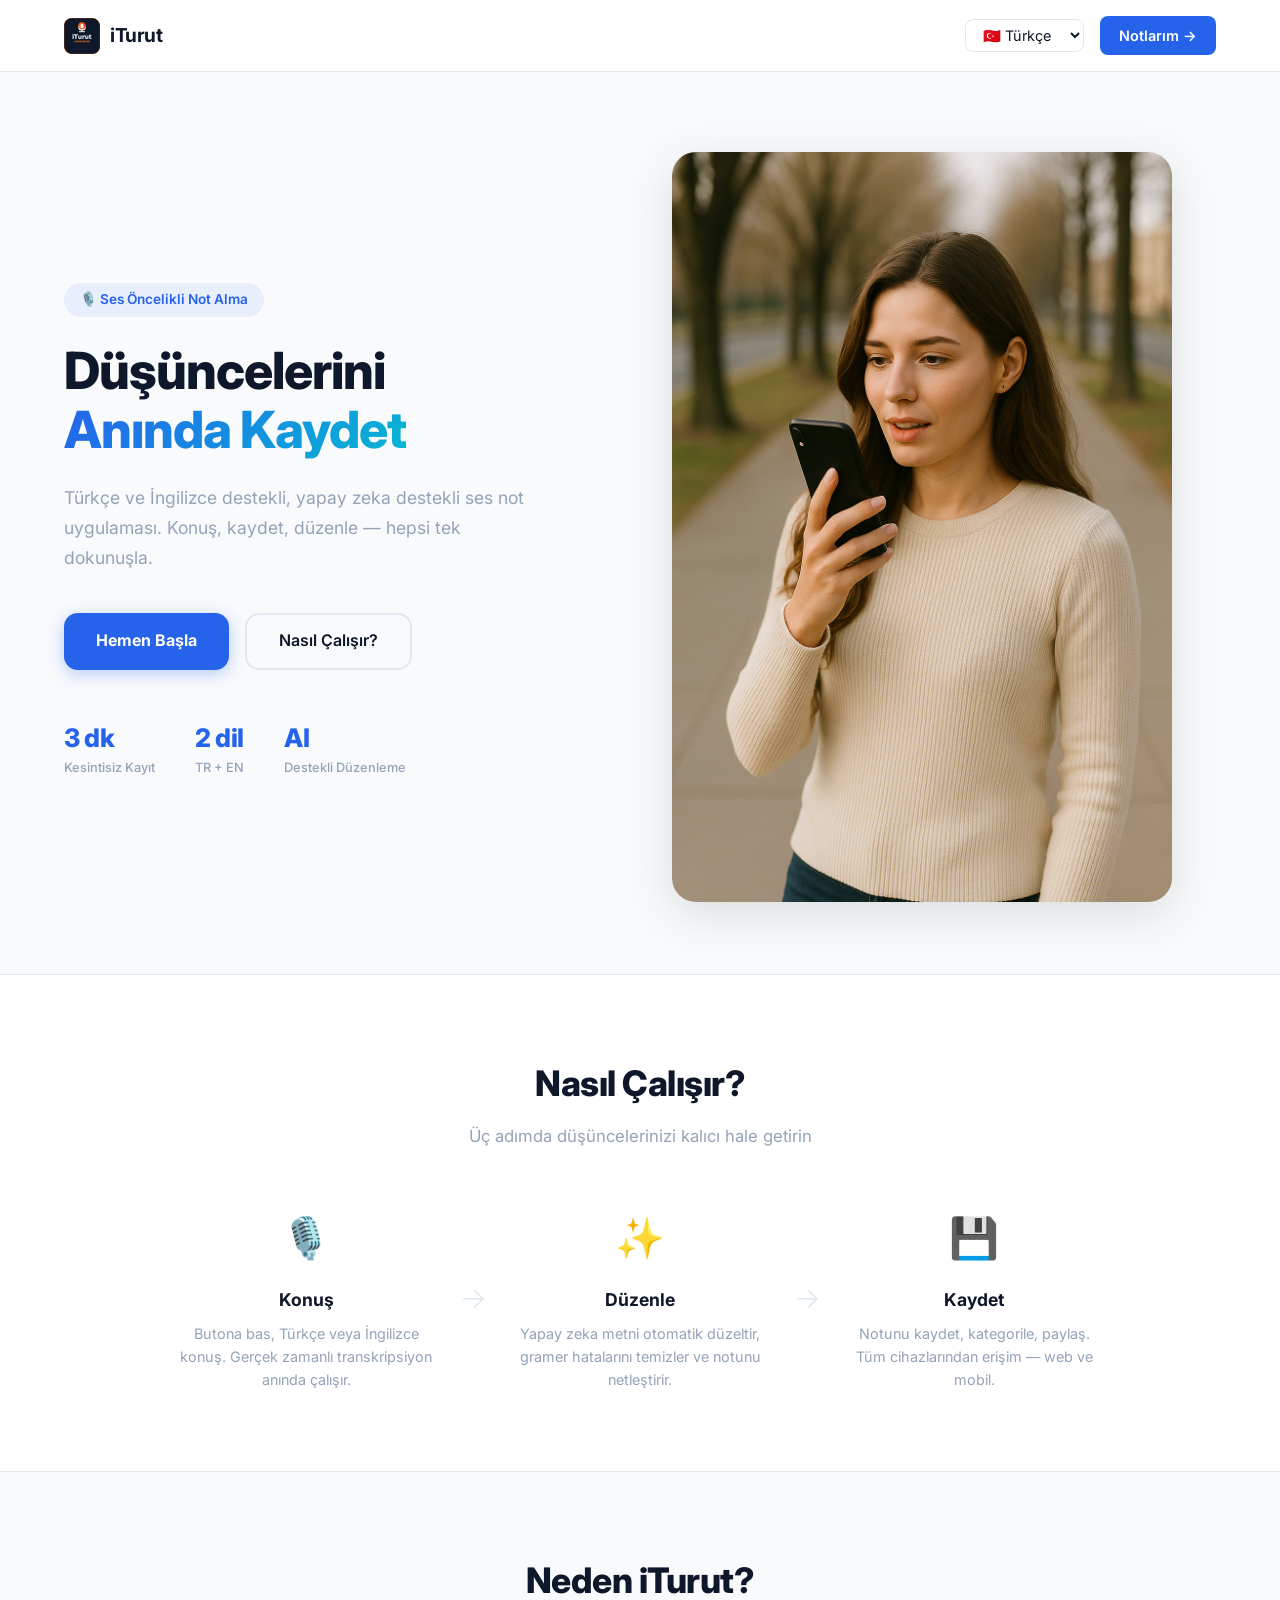
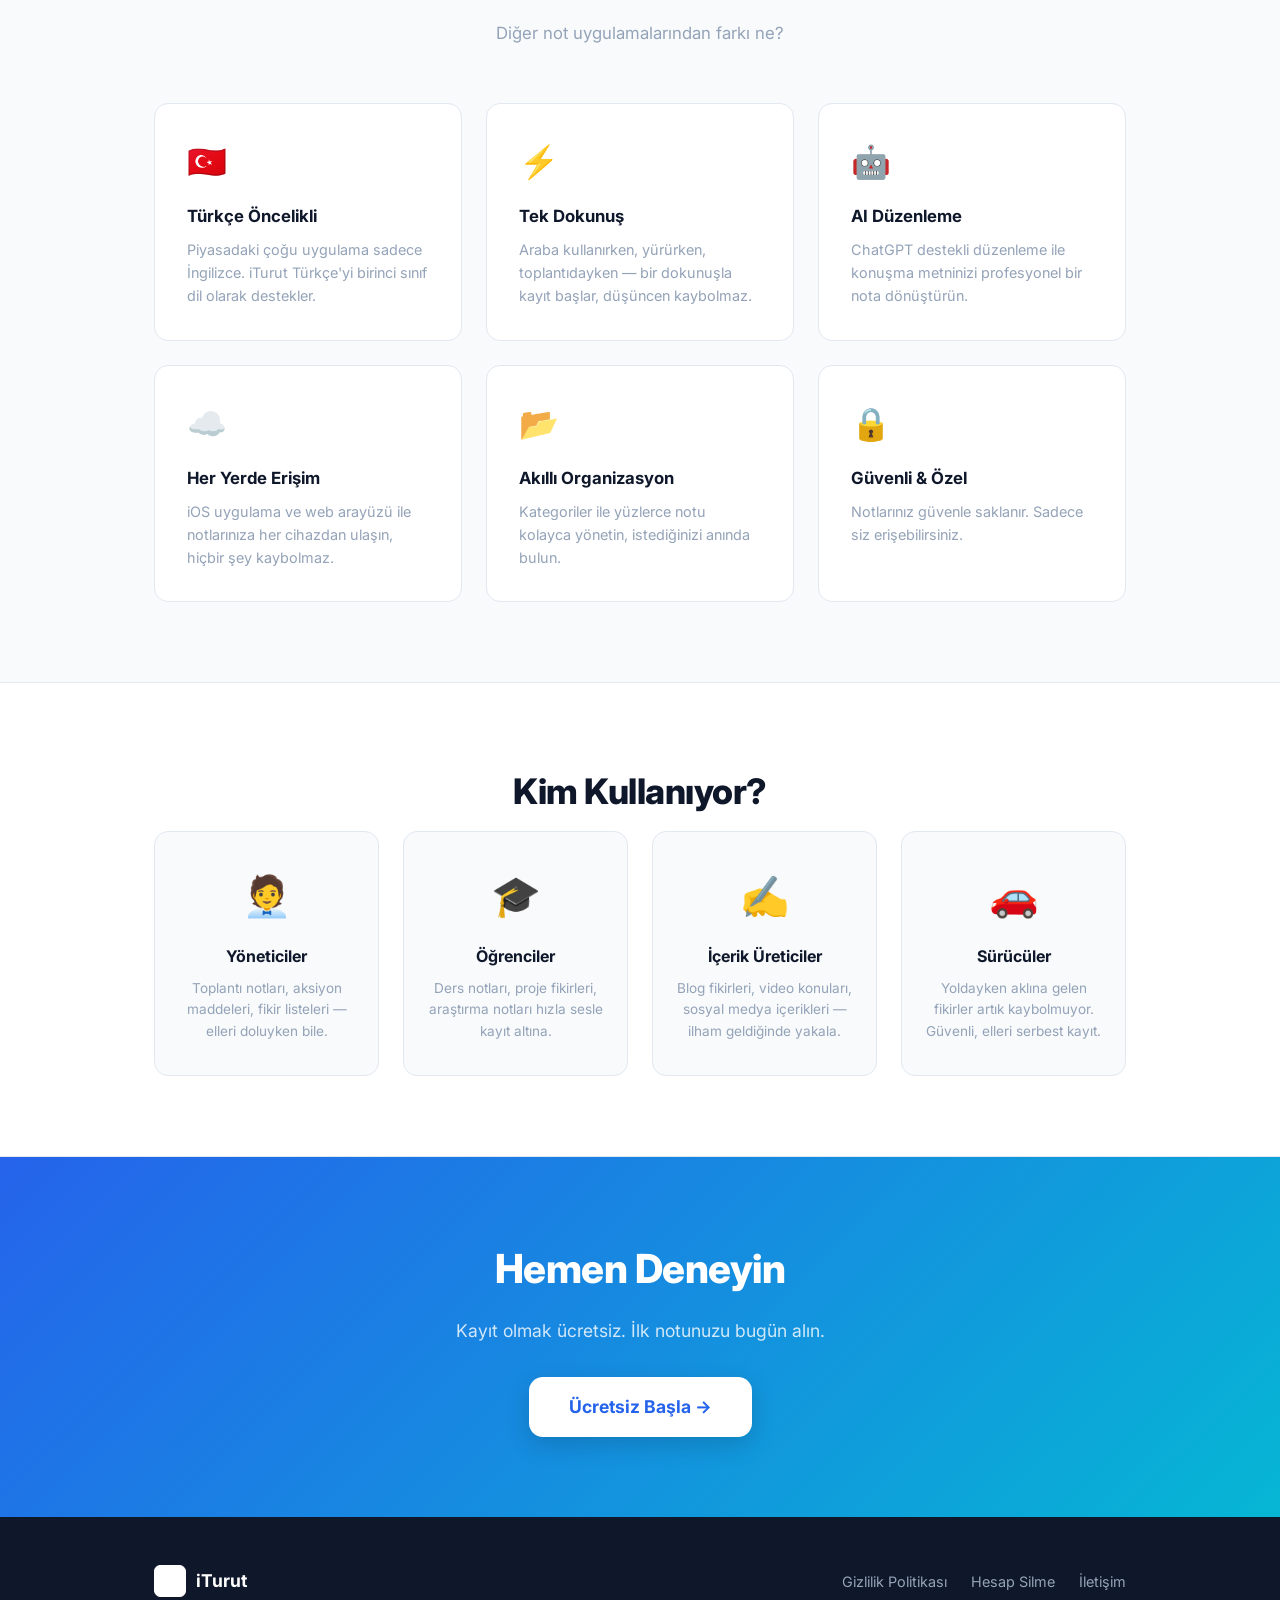
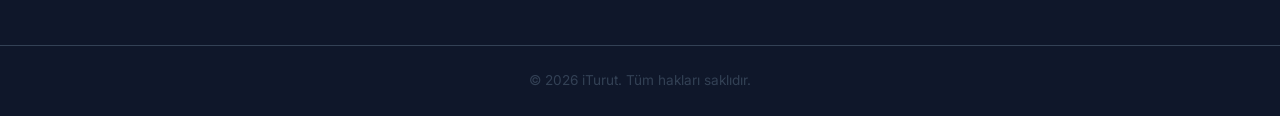
==== commit 3f9503b2: "fix: clean nav, footer, dashboard home link" ====
--- a/public/index.html
+++ b/public/index.html
@@ -10,16 +10,10 @@
 </head>
 <body>
 
-  <!-- NAVIGATION -->
   <nav class="navbar">
     <div class="nav-brand">
       <img src="images/logo.png" alt="iTurut" class="nav-logo">
       <span class="nav-name">iTurut</span>
-    </div>
-    <div class="nav-links">
-      <a href="index.html">Anasayfa</a>
-      <a href="about.html">Hakkında</a>
-      <a href="contact.html">İletişim</a>
     </div>
     <div class="nav-right">
       <select id="languageSelector" onchange="changeLanguage()">
@@ -30,7 +24,6 @@
     </div>
   </nav>
 
-  <!-- HERO -->
   <section class="hero">
     <div class="hero-text">
       <div class="badge">🎙️ Ses Öncelikli Not Alma</div>
@@ -60,7 +53,6 @@
     </div>
   </section>
 
-  <!-- NASIL ÇALIŞIR -->
   <section class="how-it-works" id="nasil-calisir">
     <div class="section-inner">
       <h2 class="section-title">Nasıl Çalışır?</h2>
@@ -87,7 +79,6 @@
     </div>
   </section>
 
-  <!-- ÖZELLİKLER -->
   <section class="features">
     <div class="section-inner">
       <h2 class="section-title">Neden iTurut?</h2>
@@ -116,18 +107,17 @@
         <div class="feature-card">
           <div class="feature-icon">📂</div>
           <h3>Akıllı Organizasyon</h3>
-          <p>Kategoriler ve başlıklar ile yüzlerce notu kolayca yönetin, istediğinizi anında bulun.</p>
+          <p>Kategoriler ile yüzlerce notu kolayca yönetin, istediğinizi anında bulun.</p>
         </div>
         <div class="feature-card">
           <div class="feature-icon">🔒</div>
           <h3>Güvenli & Özel</h3>
-          <p>Notlarınız Firebase ile güvenle saklanır. Sadece siz erişebilirsiniz.</p>
+          <p>Notlarınız güvenle saklanır. Sadece siz erişebilirsiniz.</p>
         </div>
       </div>
     </div>
   </section>
 
-  <!-- KİM İÇİN -->
   <section class="for-who">
     <div class="section-inner">
       <h2 class="section-title">Kim Kullanıyor?</h2>
@@ -156,7 +146,6 @@
     </div>
   </section>
 
-  <!-- CTA -->
   <section class="cta">
     <div class="section-inner">
       <h2>Hemen Deneyin</h2>
@@ -165,7 +154,6 @@
     </div>
   </section>
 
-  <!-- FOOTER -->
   <footer class="footer">
     <div class="footer-inner">
       <div class="footer-brand">
@@ -177,13 +165,9 @@
         <a href="account-deletion.html">Hesap Silme</a>
         <a href="contact.html">İletişim</a>
       </div>
-      <div class="footer-contact">
-        <a href="mailto:istikbalturut@gmail.com">istikbalturut@gmail.com</a>
-        <a href="https://www.linkedin.com/in/istikbalturut/" target="_blank">LinkedIn</a>
-      </div>
     </div>
     <div class="footer-bottom">
-      <p>© 2026 iTurut. Tüm hakları saklıdır. Toronto, Kanada.</p>
+      <p>© 2026 iTurut. Tüm hakları saklıdır.</p>
     </div>
   </footer>
 
